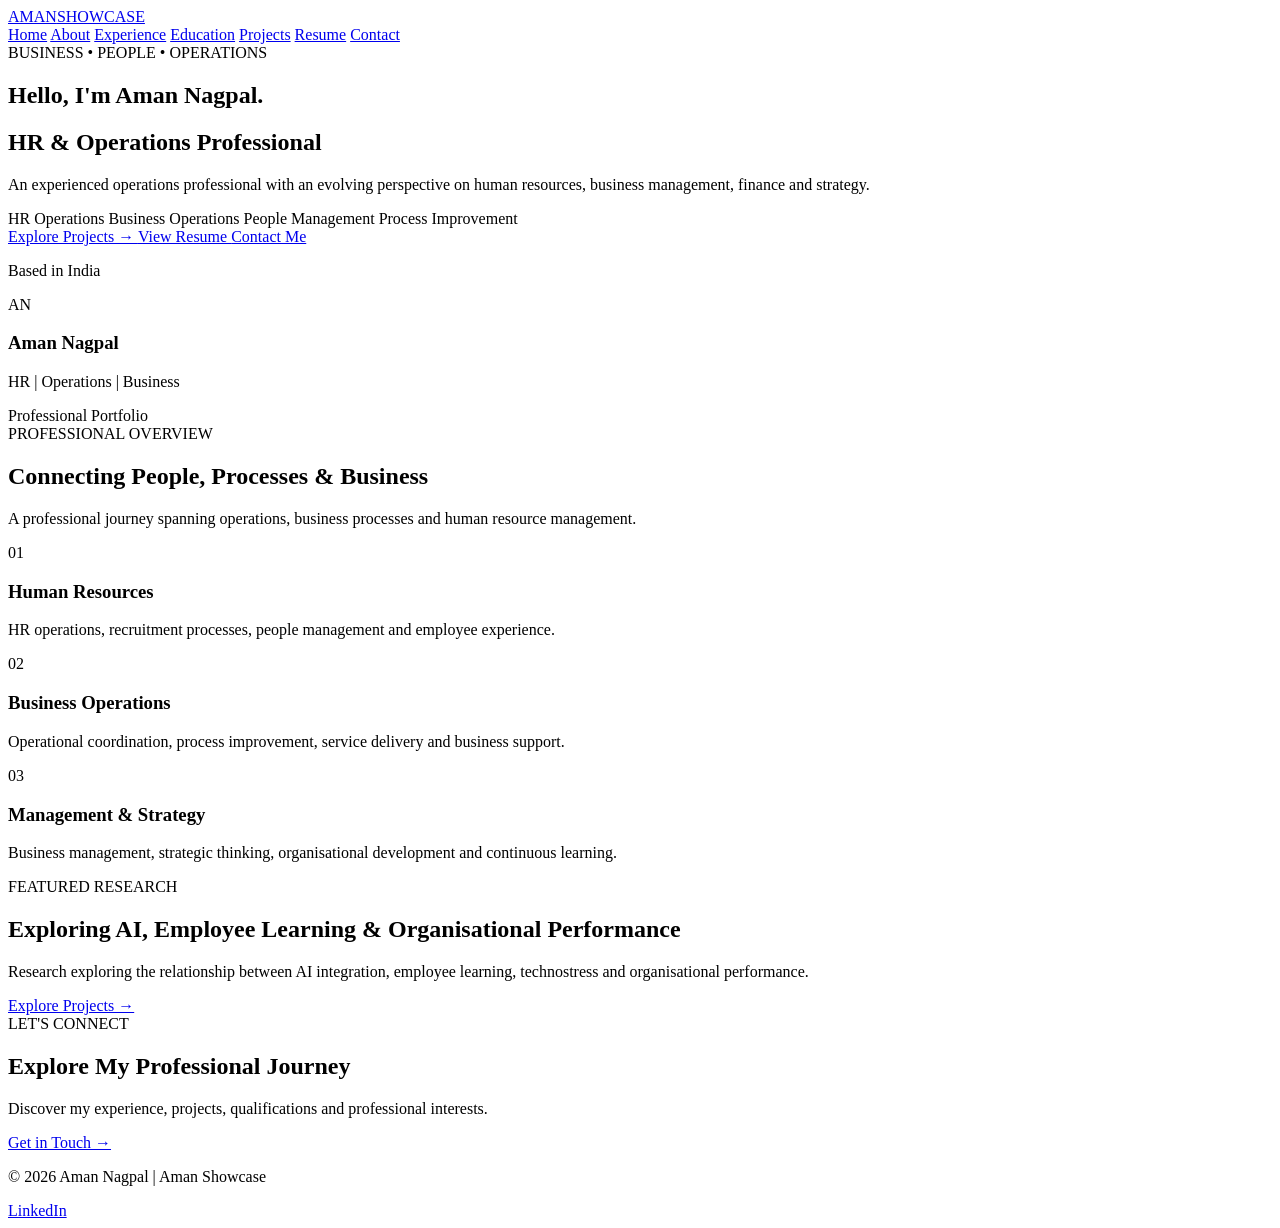
==== index.html @ bd776fa3 "Add index.html for professional portfolio This file contains the complete HTML structure for Aman Na" ====
<!DOCTYPE html>
<html lang="en">
<head>
    <meta charset="UTF-8">
    <meta name="viewport" content="width=device-width, initial-scale=1.0">

    <meta name="description"
          content="Aman Nagpal's professional portfolio covering HR,
          business operations, management and professional development.">

    <title>Aman Nagpal | Professional Portfolio</title>

    <link rel="stylesheet" href="css/style.css">
</head>

<body>

    <!-- NAVIGATION -->
    <header class="header">
        <nav class="navbar">
            <a href="index.html" class="logo">AMAN<span>SHOWCASE</span></a>

            <div class="nav-links">
                <a href="index.html" class="active">Home</a>
                <a href="about.html">About</a>
                <a href="experience.html">Experience</a>
                <a href="education.html">Education</a>
                <a href="projects.html">Projects</a>
                <a href="resume.html">Resume</a>
                <a href="contact.html">Contact</a>
            </div>
        </nav>
    </header>

    <main>

        <!-- HERO SECTION -->
        <section class="hero">

            <div class="hero-content">

                <span class="eyebrow">
                    BUSINESS • PEOPLE • OPERATIONS
                </span>

                <h1>
                    Hello, I'm <span class="highlight">Aman Nagpal.</span>
                </h1>

                <h2>
                    HR &amp; Operations Professional
                </h2>

                <p class="hero-description">
                    An experienced operations professional with an
                    evolving perspective on human resources, business
                    management, finance and strategy.
                </p>

                <div class="expertise-tags">
                    <span>HR Operations</span>
                    <span>Business Operations</span>
                    <span>People Management</span>
                    <span>Process Improvement</span>
                </div>

                <div class="hero-buttons">
                    <a href="projects.html" class="btn btn-primary">
                        Explore Projects →
                    </a>

                    <a href="resume.html" class="btn btn-secondary">
                        View Resume
                    </a>

                    <a href="contact.html" class="btn btn-outline">
                        Contact Me
                    </a>
                </div>

                <p class="location">
                    Based in India
                </p>

            </div>

            <!-- PROFILE CARD -->
            <div class="profile-card">
                <div class="profile-circle">
                    AN
                </div>

                <h3>Aman Nagpal</h3>

                <p>HR | Operations | Business</p>

                <div class="profile-status">
                    Professional Portfolio
                </div>
            </div>

        </section>

        <!-- PROFESSIONAL SNAPSHOT -->
        <section class="snapshot">
            <div class="section-heading">
                <span class="eyebrow">PROFESSIONAL OVERVIEW</span>
                <h2>Connecting People, Processes &amp; Business</h2>
                <p>
                    A professional journey spanning operations,
                    business processes and human resource management.
                </p>
            </div>

            <div class="snapshot-grid">

                <article class="snapshot-card">
                    <span class="card-number">01</span>
                    <h3>Human Resources</h3>
                    <p>
                        HR operations, recruitment processes,
                        people management and employee experience.
                    </p>
                </article>

                <article class="snapshot-card">
                    <span class="card-number">02</span>
                    <h3>Business Operations</h3>
                    <p>
                        Operational coordination, process improvement,
                        service delivery and business support.
                    </p>
                </article>

                <article class="snapshot-card">
                    <span class="card-number">03</span>
                    <h3>Management &amp; Strategy</h3>
                    <p>
                        Business management, strategic thinking,
                        organisational development and continuous learning.
                    </p>
                </article>

            </div>
        </section>

        <!-- FEATURED PROJECT -->
        <section class="featured-project">
            <div class="featured-content">
                <span class="eyebrow">FEATURED RESEARCH</span>

                <h2>
                    Exploring AI, Employee Learning &amp; Organisational
                    Performance
                </h2>

                <p>
                    Research exploring the relationship between AI
                    integration, employee learning, technostress and
                    organisational performance.
                </p>

                <a href="projects.html" class="text-link">
                    Explore Projects →
                </a>
            </div>
        </section>

        <!-- CONTACT CTA -->
        <section class="contact-cta">
            <span class="eyebrow">LET'S CONNECT</span>

            <h2>Explore My Professional Journey</h2>

            <p>
                Discover my experience, projects, qualifications
                and professional interests.
            </p>

            <a href="contact.html" class="btn btn-primary">
                Get in Touch →
            </a>
        </section>

    </main>

    <!-- FOOTER -->
    <footer class="footer">
        <p>© 2026 Aman Nagpal | Aman Showcase</p>

        <a href="https://www.linkedin.com/in/aman-nagpal10/"
           target="_blank"
           rel="noopener noreferrer">
            LinkedIn
        </a>
    </footer>

</body>
</html>
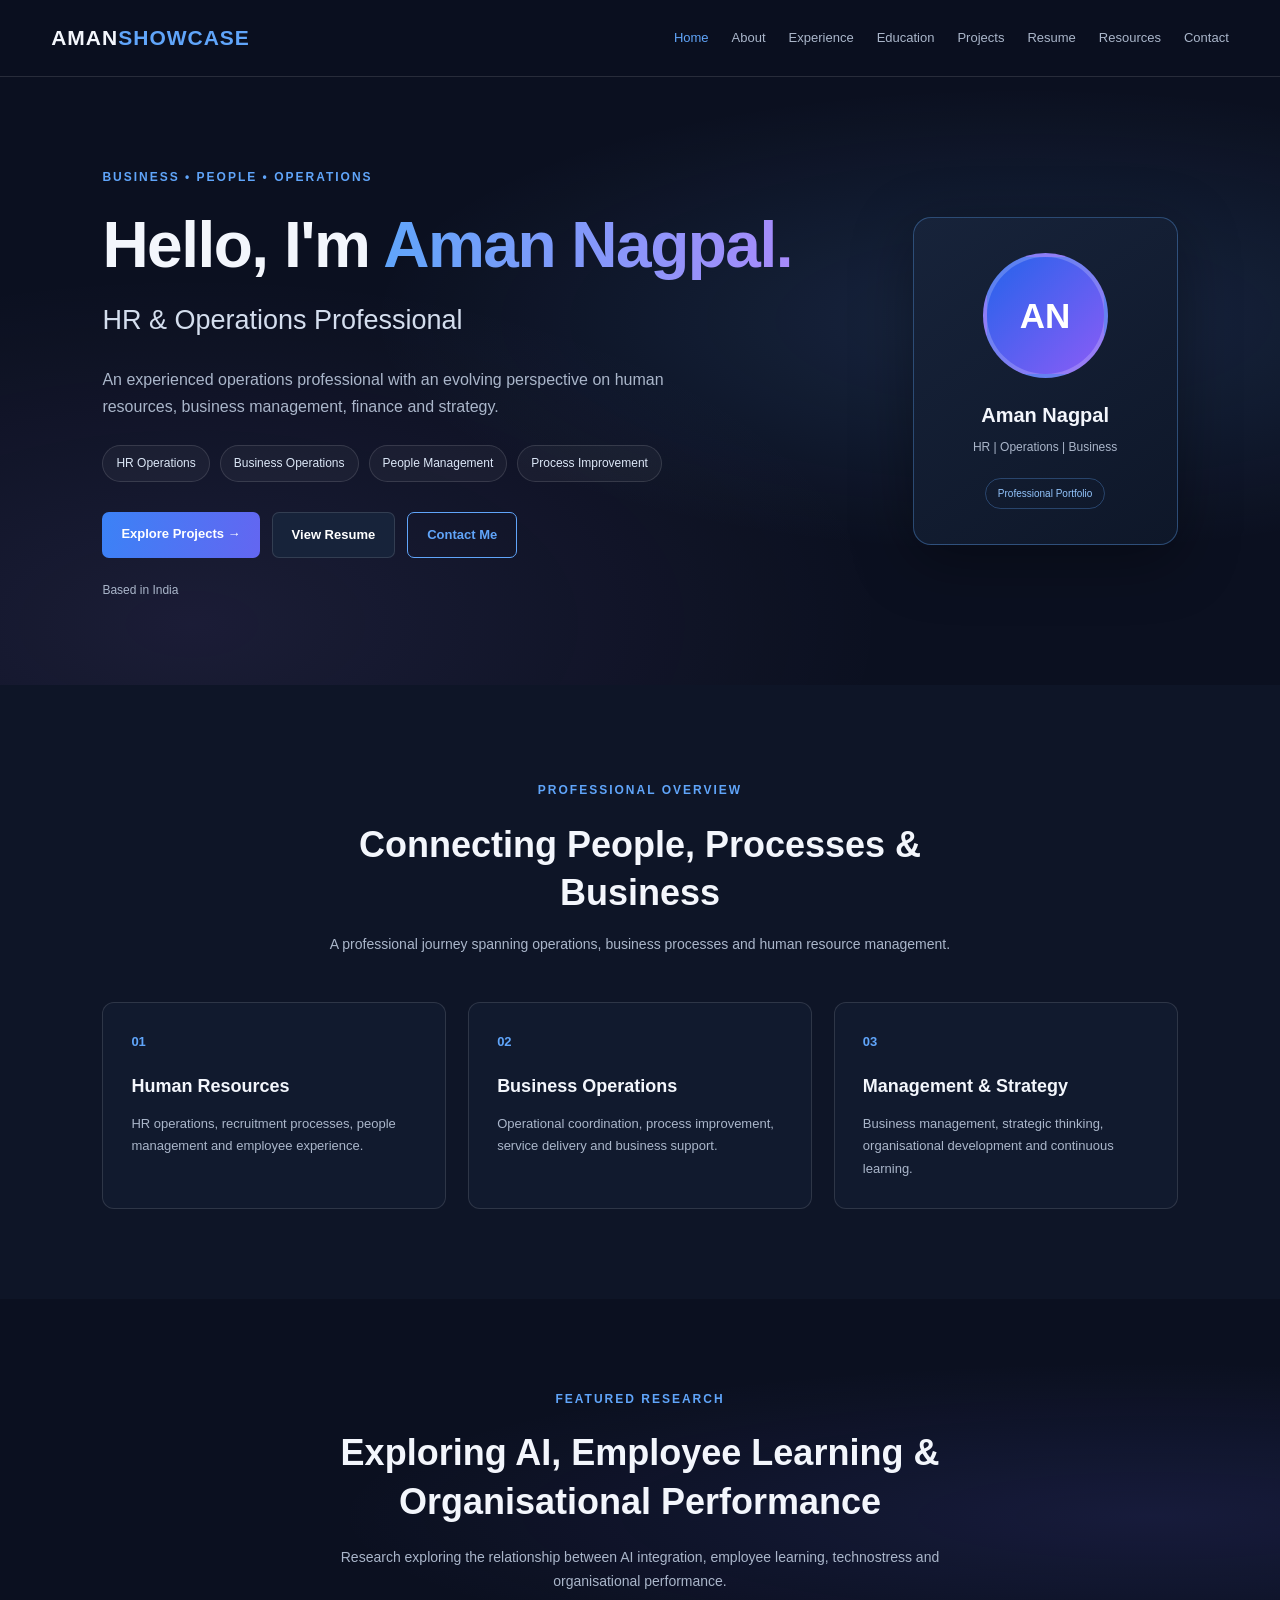
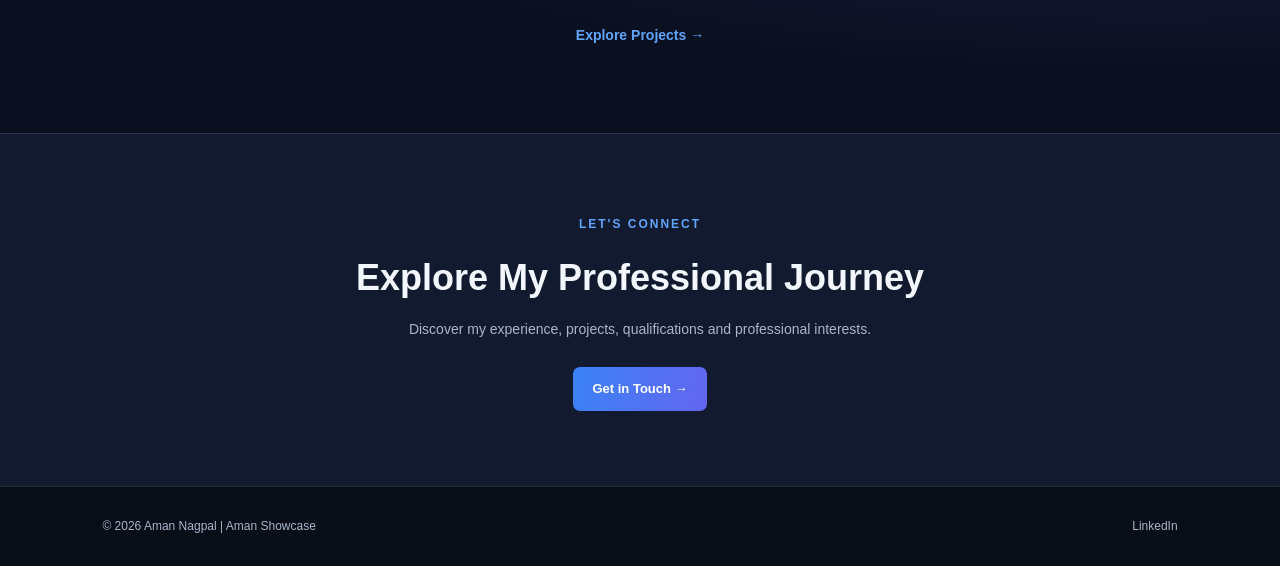
==== commit c85be2e2: "Add link to resources in navigation menu Add the Resources page link to the website's navigation men" ====
--- a/index.html
+++ b/index.html
@@ -27,6 +27,7 @@
                 <a href="education.html">Education</a>
                 <a href="projects.html">Projects</a>
                 <a href="resume.html">Resume</a>
+                 <a href="resources.html">Resources</a>
                 <a href="contact.html">Contact</a>
             </div>
         </nav>
--- a/css/style.css
+++ b/css/style.css
@@ -0,0 +1,489 @@
+/* =========================================
+   AMAN SHOWCASE — MAIN STYLESHEET
+   ========================================= */
+
+:root {
+    --background: #0b1020;
+    --surface: #111a2e;
+    --surface-light: #17233a;
+    --text: #f3f6fc;
+    --muted: #aab6ca;
+    --accent: #60a5fa;
+    --accent-secondary: #a78bfa;
+    --border: rgba(255, 255, 255, 0.12);
+}
+
+/* GLOBAL */
+
+* {
+    margin: 0;
+    padding: 0;
+    box-sizing: border-box;
+}
+
+html {
+    scroll-behavior: smooth;
+}
+
+body {
+    font-family: Arial, Helvetica, sans-serif;
+    background: var(--background);
+    color: var(--text);
+    line-height: 1.7;
+}
+
+a {
+    text-decoration: none;
+    color: inherit;
+}
+
+.container {
+    width: min(1150px, 90%);
+    margin: auto;
+}
+
+/* NAVIGATION */
+
+.header {
+    width: 100%;
+    background: rgba(11, 16, 32, 0.95);
+    border-bottom: 1px solid var(--border);
+    position: sticky;
+    top: 0;
+    z-index: 100;
+    backdrop-filter: blur(14px);
+}
+
+.navbar {
+    width: min(1250px, 92%);
+    margin: auto;
+    min-height: 76px;
+    display: flex;
+    justify-content: space-between;
+    align-items: center;
+    gap: 25px;
+}
+
+.logo {
+    font-size: 21px;
+    font-weight: 800;
+    letter-spacing: 1px;
+    white-space: nowrap;
+}
+
+.logo span {
+    color: var(--accent);
+}
+
+.nav-links {
+    display: flex;
+    align-items: center;
+    gap: 23px;
+}
+
+.nav-links a {
+    font-size: 13px;
+    color: var(--muted);
+    transition: color 0.3s ease;
+}
+
+.nav-links a:hover,
+.nav-links a.active {
+    color: var(--accent);
+}
+
+/* HERO SECTION */
+
+.hero {
+    min-height: 590px;
+    padding: 85px 8%;
+    display: flex;
+    justify-content: space-between;
+    align-items: center;
+    gap: 65px;
+    background:
+        radial-gradient(
+            ellipse at 80% 40%,
+            rgba(96, 165, 250, 0.15),
+            transparent 45%
+        ),
+        radial-gradient(
+            ellipse at 15% 90%,
+            rgba(167, 139, 250, 0.10),
+            transparent 45%
+        ),
+        var(--background);
+}
+
+.hero-content {
+    max-width: 690px;
+}
+
+.eyebrow {
+    display: inline-block;
+    color: var(--accent);
+    font-size: 12px;
+    font-weight: 700;
+    letter-spacing: 2px;
+    margin-bottom: 20px;
+}
+
+.hero h1 {
+    font-size: clamp(35px, 5vw, 64px);
+    line-height: 1.2;
+    margin-bottom: 14px;
+    letter-spacing: -1.5px;
+}
+
+.highlight {
+    background: linear-gradient(
+        90deg,
+        var(--accent),
+        var(--accent-secondary)
+    );
+    -webkit-background-clip: text;
+    background-clip: text;
+    color: transparent;
+}
+
+.hero h2 {
+    font-size: clamp(19px, 2.5vw, 27px);
+    font-weight: 500;
+    color: #d4deee;
+    margin-bottom: 22px;
+}
+
+.hero-description {
+    max-width: 620px;
+    font-size: 16px;
+    color: var(--muted);
+    margin-bottom: 25px;
+}
+
+/* EXPERTISE TAGS */
+
+.expertise-tags {
+    display: flex;
+    flex-wrap: wrap;
+    gap: 10px;
+    margin-bottom: 30px;
+}
+
+.expertise-tags span {
+    font-size: 12px;
+    padding: 7px 13px;
+    border: 1px solid var(--border);
+    border-radius: 30px;
+    background: rgba(255, 255, 255, 0.04);
+    color: #dce7f7;
+}
+
+/* BUTTONS */
+
+.hero-buttons {
+    display: flex;
+    flex-wrap: wrap;
+    gap: 12px;
+    margin-bottom: 22px;
+}
+
+.btn {
+    display: inline-block;
+    padding: 11px 19px;
+    border-radius: 7px;
+    font-size: 13px;
+    font-weight: 700;
+    transition: all 0.3s ease;
+}
+
+.btn-primary {
+    background: linear-gradient(
+        100deg,
+        #3b82f6,
+        #6366f1
+    );
+    color: white;
+}
+
+.btn-primary:hover {
+    transform: translateY(-3px);
+    box-shadow: 0 8px 25px rgba(59, 130, 246, 0.3);
+}
+
+.btn-secondary {
+    background: var(--surface-light);
+    border: 1px solid var(--border);
+    color: white;
+}
+
+.btn-outline {
+    border: 1px solid var(--accent);
+    color: var(--accent);
+}
+
+.btn-secondary:hover,
+.btn-outline:hover {
+    background: rgba(96, 165, 250, 0.12);
+}
+
+.location {
+    font-size: 12px;
+    color: var(--muted);
+}
+
+/* PROFILE CARD */
+
+.profile-card {
+    flex: 0 0 265px;
+    min-height: 290px;
+    padding: 35px 20px;
+    background: linear-gradient(
+        145deg,
+        #17233a,
+        #0e1729
+    );
+    border: 1px solid rgba(96, 165, 250, 0.35);
+    border-radius: 18px;
+    text-align: center;
+    box-shadow: 0 15px 60px rgba(0, 0, 0, 0.35);
+}
+
+.profile-circle {
+    width: 125px;
+    height: 125px;
+    margin: 0 auto 20px;
+    border-radius: 50%;
+    display: grid;
+    place-items: center;
+    font-size: 35px;
+    font-weight: 800;
+    color: white;
+    background: linear-gradient(
+        135deg,
+        #2563eb,
+        #8b5cf6
+    );
+    border: 4px solid rgba(255, 255, 255, 0.2);
+}
+
+.profile-card h3 {
+    font-size: 20px;
+    margin-bottom: 5px;
+}
+
+.profile-card p {
+    font-size: 12px;
+    color: var(--muted);
+}
+
+.profile-status {
+    display: inline-block;
+    margin-top: 20px;
+    padding: 6px 12px;
+    font-size: 10px;
+    color: #93c5fd;
+    border: 1px solid rgba(96, 165, 250, 0.3);
+    border-radius: 20px;
+}
+
+/* PROFESSIONAL SNAPSHOT */
+
+.snapshot {
+    padding: 90px 8%;
+    background: #0e1527;
+}
+
+.section-heading {
+    max-width: 720px;
+    margin: 0 auto 45px;
+    text-align: center;
+}
+
+.section-heading h2,
+.featured-content h2,
+.contact-cta h2 {
+    font-size: clamp(25px, 4vw, 36px);
+    line-height: 1.35;
+    margin-bottom: 15px;
+}
+
+.section-heading p,
+.contact-cta p {
+    color: var(--muted);
+    font-size: 14px;
+}
+
+.snapshot-grid {
+    display: grid;
+    grid-template-columns: repeat(3, 1fr);
+    gap: 22px;
+    max-width: 1150px;
+    margin: auto;
+}
+
+.snapshot-card {
+    padding: 28px;
+    background: var(--surface);
+    border: 1px solid var(--border);
+    border-radius: 12px;
+    transition: transform 0.3s ease,
+                border-color 0.3s ease;
+}
+
+.snapshot-card:hover {
+    transform: translateY(-5px);
+    border-color: var(--accent);
+}
+
+.card-number {
+    display: block;
+    font-size: 13px;
+    font-weight: 700;
+    color: var(--accent);
+    margin-bottom: 18px;
+}
+
+.snapshot-card h3 {
+    font-size: 18px;
+    margin-bottom: 12px;
+}
+
+.snapshot-card p {
+    font-size: 13px;
+    color: var(--muted);
+}
+
+/* FEATURED PROJECT */
+
+.featured-project {
+    padding: 85px 8%;
+    background:
+        radial-gradient(
+            ellipse at 90% 50%,
+            rgba(99, 102, 241, 0.13),
+            transparent 50%
+        ),
+        var(--background);
+}
+
+.featured-content {
+    max-width: 850px;
+    margin: auto;
+    text-align: center;
+}
+
+.featured-content p {
+    color: var(--muted);
+    font-size: 14px;
+    margin: 20px auto;
+    max-width: 680px;
+}
+
+.text-link {
+    display: inline-block;
+    color: var(--accent);
+    font-size: 14px;
+    font-weight: 700;
+    margin-top: 10px;
+}
+
+.text-link:hover {
+    text-decoration: underline;
+}
+
+/* CONTACT CTA */
+
+.contact-cta {
+    padding: 75px 8%;
+    text-align: center;
+    background: var(--surface);
+    border-top: 1px solid var(--border);
+}
+
+.contact-cta p {
+    max-width: 600px;
+    margin: 0 auto 25px;
+}
+
+/* FOOTER */
+
+.footer {
+    min-height: 80px;
+    padding: 22px 8%;
+    display: flex;
+    align-items: center;
+    justify-content: space-between;
+    gap: 20px;
+    background: #080d18;
+    border-top: 1px solid var(--border);
+}
+
+.footer p,
+.footer a {
+    font-size: 12px;
+    color: var(--muted);
+}
+
+.footer a:hover {
+    color: var(--accent);
+}
+
+/* RESPONSIVE DESIGN */
+
+@media (max-width: 900px) {
+    .navbar {
+        flex-direction: column;
+        padding: 18px 0;
+    }
+
+    .nav-links {
+        justify-content: center;
+        flex-wrap: wrap;
+        gap: 12px 20px;
+    }
+
+    .hero {
+        padding: 65px 6%;
+        gap: 35px;
+    }
+
+    .profile-card {
+        flex-basis: 220px;
+    }
+}
+
+@media (max-width: 650px) {
+    .hero {
+        flex-direction: column;
+        text-align: center;
+        padding: 60px 6%;
+    }
+
+    .hero-content {
+        width: 100%;
+    }
+
+    .expertise-tags,
+    .hero-buttons {
+        justify-content: center;
+    }
+
+    .profile-card {
+        width: min(100%, 300px);
+        flex-basis: auto;
+    }
+
+    .snapshot,
+    .featured-project {
+        padding: 65px 6%;
+    }
+
+    .snapshot-grid {
+        grid-template-columns: 1fr;
+    }
+
+    .footer {
+        flex-direction: column;
+        text-align: center;
+    }
+}
